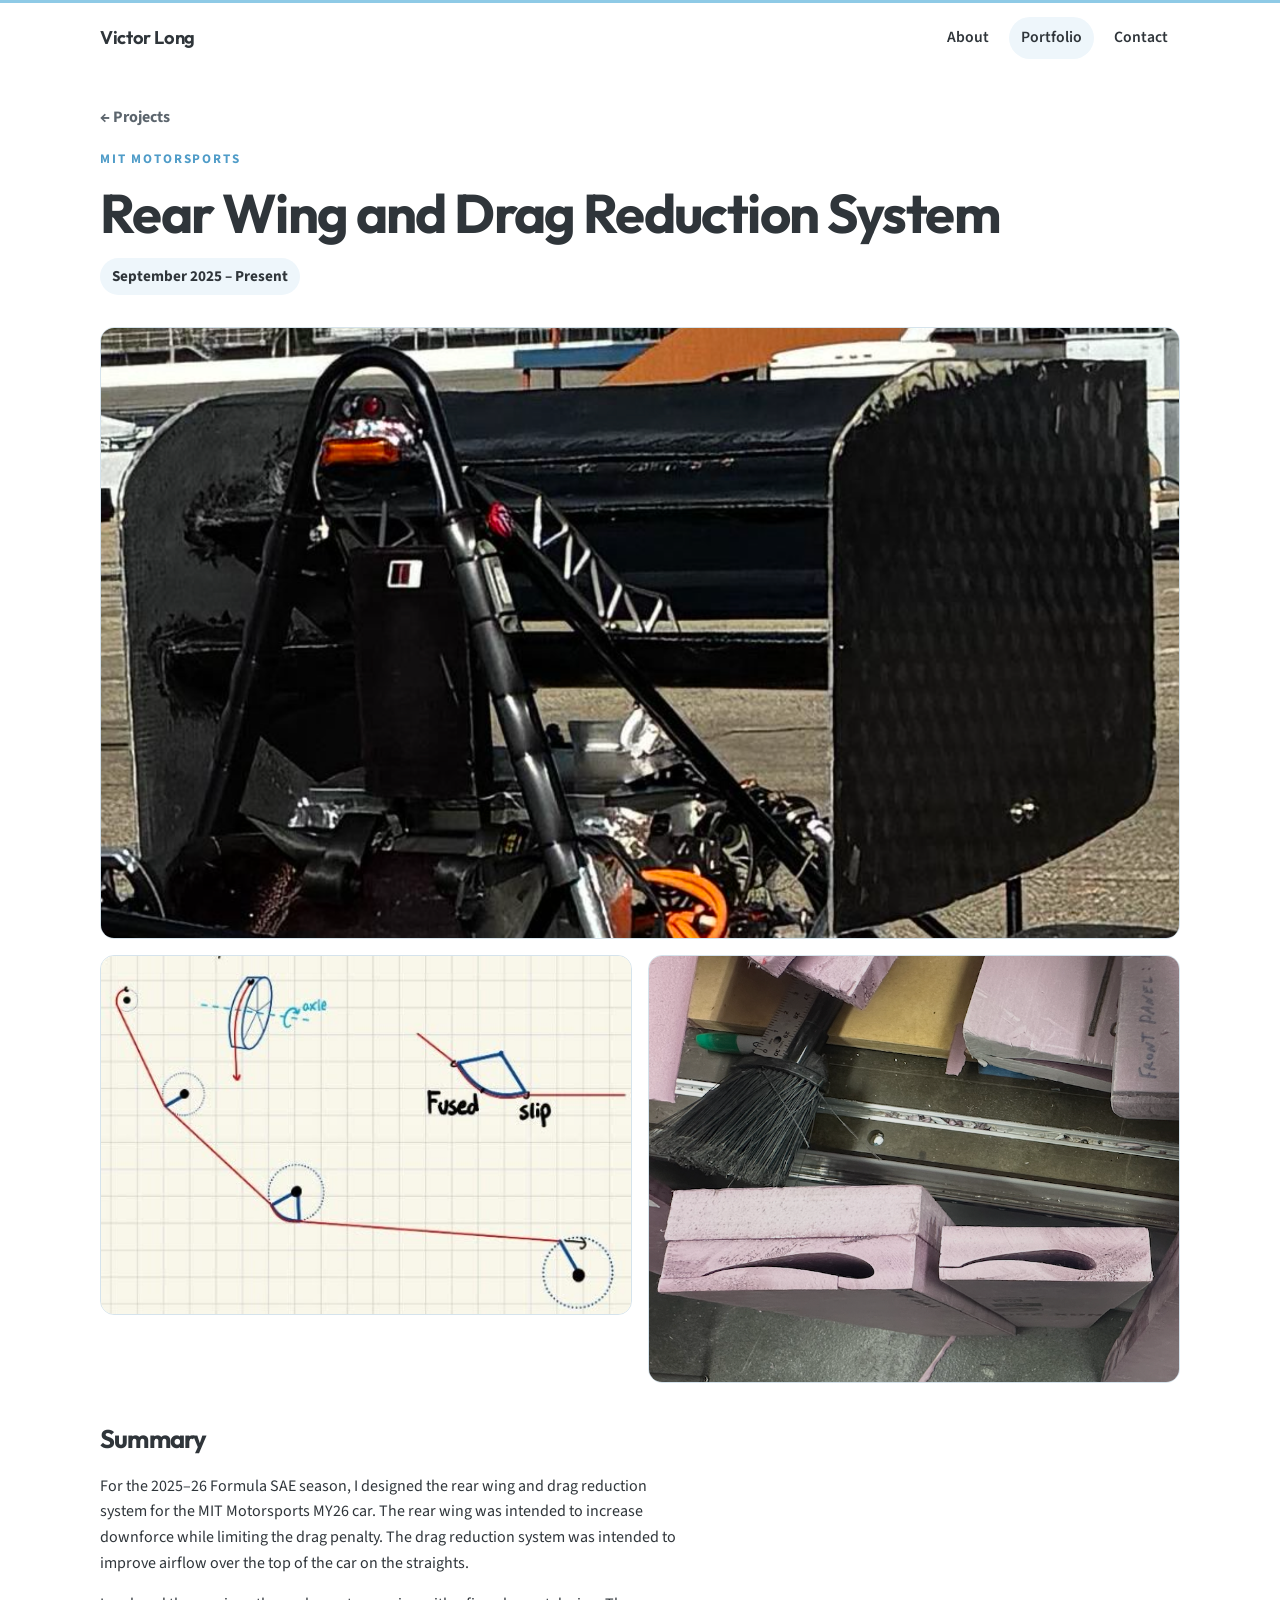
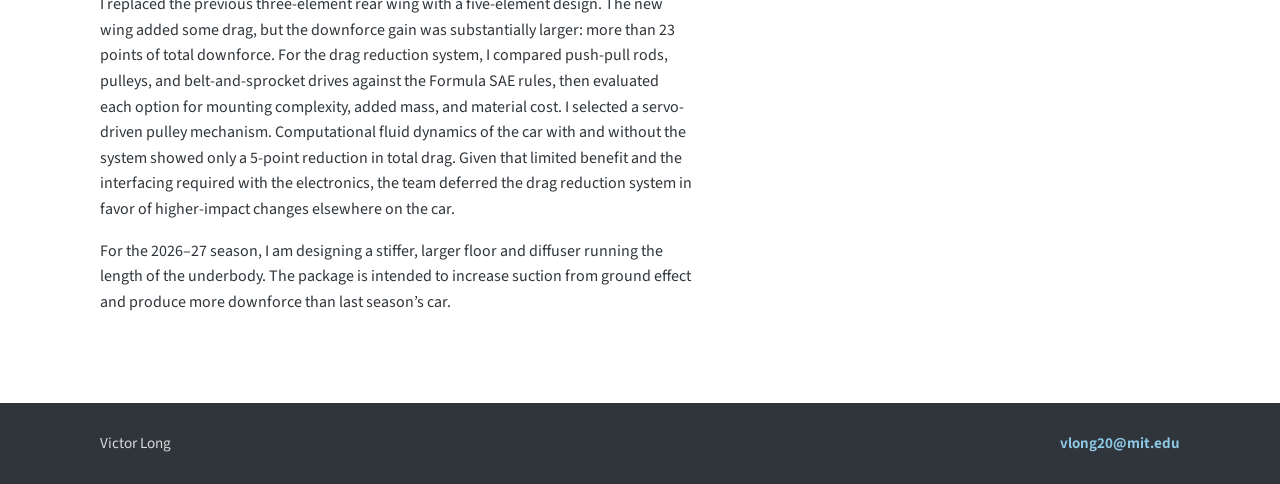
==== projects/fsae.html @ 65e87214 "Publish personal website" ====
<!DOCTYPE html>
<html lang="en">
<head>
    <meta charset="UTF-8">
    <meta name="viewport" content="width=device-width, initial-scale=1.0">
    <title>Rear Wing and Drag Reduction System · Victor Long</title>
    <link rel="preconnect" href="https://fonts.googleapis.com">
    <link rel="preconnect" href="https://fonts.gstatic.com" crossorigin>
    <link href="https://fonts.googleapis.com/css2?family=Outfit:wght@500;600;700&family=Source+Sans+3:wght@400;600;700&display=swap" rel="stylesheet">
    <link rel="stylesheet" href="../style.css">
</head>
<body>
    <header class="site-header">
        <div class="wrap">
            <a class="brand" href="../index.html">Victor Long</a>
            <button class="nav-toggle" type="button" aria-expanded="false" aria-controls="site-nav" aria-label="Open menu">
                <span></span>
                <span></span>
                <span></span>
            </button>
            <nav id="site-nav" class="nav-links" aria-label="Primary">
                <a href="../index.html#about">About</a>
                <a href="../projects.html" aria-current="page">Portfolio</a>
                <a href="../index.html#contact">Contact</a>
            </nav>
        </div>
    </header>

    <main class="project-page wrap">
        <a class="back-home" href="../projects.html">← Projects</a>
        <header class="project-header">
            <p class="kicker">MIT Motorsports</p>
            <h1>Rear Wing and Drag Reduction System</h1>
            <p class="project-dates">September 2025 – Present</p>
        </header>

        <div class="gallery">
            <img src="../images/finishedwing.png" alt="Finished rear wing">
            <img src="../images/design.png" alt="Pulley design">
            <img src="../images/molds.png" alt="Wing molds">
        </div>

        <div class="summary">
            <h2>Summary</h2>
            <p>
                For the 2025–26 Formula SAE season, I designed the rear wing and drag reduction system for the MIT Motorsports MY26 car.
                The rear wing was intended to increase downforce while limiting the drag penalty. The drag reduction system was intended
                to improve airflow over the top of the car on the straights.
            </p>
            <p>
                I replaced the previous three-element rear wing with a five-element design. The new wing added some drag, but the downforce
                gain was substantially larger: more than 23 points of total downforce. For the drag reduction system, I compared
                push-pull rods, pulleys, and belt-and-sprocket drives against the Formula SAE rules, then evaluated each option for
                mounting complexity, added mass, and material cost. I selected a servo-driven pulley mechanism. Computational fluid
                dynamics of the car with and without the system showed only a 5-point reduction in total drag. Given that limited
                benefit and the interfacing required with the electronics, the team deferred the drag reduction system in favor of
                higher-impact changes elsewhere on the car.
            </p>
            <p>
                For the 2026–27 season, I am designing a stiffer, larger floor and diffuser running the length of the underbody.
                The package is intended to increase suction from ground effect and produce more downforce than last season’s car.
            </p>
        </div>
    </main>

    <footer class="site-footer">
        <div class="wrap">
            <p>Victor Long</p>
            <p><a href="mailto:vlong20@mit.edu">vlong20@mit.edu</a></p>
        </div>
    </footer>

    <script src="../script.js"></script>
</body>
</html>
---- style.css ----
:root {
    --white: #ffffff;
    --blue: #8ecae6;
    --blue-deep: #4f9cc8;
    --blue-wash: #eef6fb;
    --ink: #2f353a;
    --muted: #5c656d;
    --line: #d5e3ec;
    --shadow: 0 16px 40px rgba(47, 53, 58, 0.08);
    --radius: 16px;
    --header-height: 76px;
    --wrap: min(1080px, calc(100% - 48px));
}

* {
    box-sizing: border-box;
}

html {
    scroll-behavior: smooth;
}

body {
    margin: 0;
    font-family: "Source Sans 3", "Montserrat", sans-serif;
    color: var(--ink);
    background: var(--white);
    line-height: 1.6;
}

img {
    max-width: 100%;
    display: block;
}

a {
    color: var(--blue-deep);
}

h1,
h2,
h3,
.brand {
    font-family: "Outfit", "Montserrat", sans-serif;
    letter-spacing: -0.03em;
    color: var(--ink);
}

p {
    margin: 0;
}

:focus-visible {
    outline: 2px solid var(--blue-deep);
    outline-offset: 3px;
}

.wrap {
    width: var(--wrap);
    margin-inline: auto;
}

.site-header {
    position: sticky;
    top: 0;
    z-index: 20;
    background: rgba(255, 255, 255, 0.94);
    backdrop-filter: blur(12px);
    border-bottom: 1px solid transparent;
}

.site-header::before {
    content: "";
    position: absolute;
    inset: 0 0 auto;
    height: 3px;
    background: var(--blue);
}

.site-header.is-scrolled {
    border-bottom-color: var(--line);
}

.site-header .wrap {
    display: flex;
    align-items: center;
    justify-content: space-between;
    min-height: var(--header-height);
    gap: 24px;
}

.brand {
    text-decoration: none;
    font-weight: 650;
    font-size: 1.15rem;
    letter-spacing: -0.02em;
}

.nav-links {
    display: flex;
    align-items: center;
    gap: 8px;
}

.nav-links a {
    text-decoration: none;
    color: var(--ink);
    font-weight: 600;
    font-size: 0.98rem;
    padding: 8px 12px;
    border-radius: 999px;
}

.nav-links a:hover,
.nav-links a[aria-current="page"] {
    background: var(--blue-wash);
    color: var(--ink);
}

.nav-toggle {
    display: none;
    width: 44px;
    height: 44px;
    padding: 11px 10px;
    border: 0;
    background: transparent;
    cursor: pointer;
}

.nav-toggle span {
    display: block;
    height: 2px;
    margin: 5px 0;
    background: var(--ink);
    transition: transform 0.2s ease, opacity 0.2s ease;
}

.hero {
    padding: 72px 0 88px;
}

.hero .wrap {
    display: grid;
    grid-template-columns: 1.15fr 0.85fr;
    align-items: center;
    gap: 72px;
}

.kicker {
    margin: 0 0 14px;
    color: var(--blue-deep);
    font-weight: 700;
    font-size: 0.82rem;
    letter-spacing: 0.14em;
    text-transform: uppercase;
}

.hero h1 {
    margin: 0 0 16px;
    font-size: clamp(3rem, 6vw, 4.6rem);
    line-height: 0.95;
    font-weight: 650;
}

.lede {
    max-width: 38rem;
    font-size: 1.25rem;
    color: var(--muted);
}

.hero-actions {
    display: flex;
    flex-wrap: wrap;
    gap: 12px;
    margin-top: 28px;
}

.button {
    display: inline-flex;
    align-items: center;
    justify-content: center;
    min-height: 46px;
    padding: 0 18px;
    border-radius: 999px;
    text-decoration: none;
    font-weight: 700;
    border: 1.5px solid transparent;
}

.button-primary {
    background: var(--blue);
    color: var(--ink);
}

.button-primary:hover {
    background: #78bddc;
    color: var(--ink);
}

.button-secondary {
    background: var(--white);
    color: var(--ink);
    border-color: var(--ink);
}

.button-secondary:hover {
    background: var(--blue-wash);
    color: var(--ink);
}

.portrait {
    position: relative;
    width: min(340px, 100%);
    margin-left: auto;
}

.portrait::before {
    content: "";
    position: absolute;
    inset: 18px -16px -16px 18px;
    background: var(--blue);
    border-radius: 20px;
}

.portrait img {
    position: relative;
    width: 100%;
    aspect-ratio: 4 / 5;
    object-fit: cover;
    object-position: center 18%;
    border-radius: 20px;
    box-shadow: var(--shadow);
}

.band {
    background: var(--blue-wash);
}

section {
    padding: 84px 0;
}

.section-heading {
    margin: 0 0 18px;
    font-size: clamp(2rem, 4vw, 2.6rem);
    line-height: 1.1;
}

.section-heading::after {
    content: "";
    display: block;
    width: 56px;
    height: 4px;
    margin-top: 14px;
    border-radius: 999px;
    background: var(--blue);
}

.prose {
    max-width: 68ch;
}

.prose p + p {
    margin-top: 16px;
}

.prose a,
.link {
    color: var(--blue-deep);
    font-weight: 650;
    text-decoration-thickness: 1.5px;
    text-underline-offset: 3px;
}

.prose a:hover,
.link:hover {
    color: var(--ink);
}

.interests {
    display: flex;
    flex-wrap: wrap;
    gap: 10px;
    margin: 28px 0 0;
    padding: 0;
    list-style: none;
}

.interests li {
    padding: 8px 14px;
    border-radius: 999px;
    background: var(--white);
    border: 1px solid var(--line);
    color: var(--ink);
    font-weight: 650;
    font-size: 0.95rem;
}

.contact-icons {
    display: flex;
    gap: 14px;
    margin-top: 24px;
}

.contact-icons a {
    display: grid;
    place-items: center;
    width: 52px;
    height: 52px;
    border-radius: 50%;
    border: 1.5px solid var(--blue);
    background: var(--white);
    color: var(--ink);
    font-size: 1.25rem;
    text-decoration: none;
    transition: background 0.2s ease, transform 0.2s ease;
}

.contact-icons a:hover {
    background: var(--blue);
    color: var(--ink);
    transform: translateY(-2px);
}

.site-footer {
    background: var(--ink);
    color: var(--white);
    padding: 28px 0;
}

.site-footer .wrap {
    display: flex;
    justify-content: space-between;
    gap: 16px;
    align-items: center;
}

.site-footer p {
    margin: 0;
    color: rgba(255, 255, 255, 0.82);
    font-size: 0.95rem;
}

.site-footer a {
    color: var(--blue);
    text-decoration: none;
    font-weight: 650;
}

.site-footer a:hover {
    color: var(--white);
}

.page-intro {
    padding: 64px 0 12px;
}

.page-intro h1,
.project-header h1 {
    margin: 0;
    font-size: clamp(2.2rem, 5vw, 3.4rem);
    line-height: 1.08;
}

.page-intro p:last-child {
    max-width: 42rem;
    margin-top: 14px;
    color: var(--muted);
    font-size: 1.15rem;
}

.portfolio-grid {
    display: grid;
    grid-template-columns: repeat(2, 1fr);
    gap: 24px;
    padding: 28px 0 88px;
}

.project-card {
    display: flex;
    flex-direction: column;
    background: var(--white);
    color: var(--ink);
    text-decoration: none;
    border: 1px solid var(--line);
    border-radius: var(--radius);
    overflow: hidden;
    min-height: 100%;
    transition: transform 0.2s ease, box-shadow 0.2s ease, border-color 0.2s ease;
}

.project-card:hover {
    transform: translateY(-4px);
    border-color: var(--blue);
    box-shadow: var(--shadow);
    color: var(--ink);
}

.project-card img {
    width: 100%;
    height: 240px;
    object-fit: cover;
    background: var(--blue-wash);
}

.card-body {
    display: flex;
    flex-direction: column;
    gap: 10px;
    padding: 20px 22px 22px;
    flex: 1;
}

.card-org {
    color: var(--blue-deep);
    font-size: 0.82rem;
    font-weight: 700;
    letter-spacing: 0.08em;
    text-transform: uppercase;
}

.card-body h2 {
    margin: 0;
    font-size: 1.25rem;
    line-height: 1.3;
    font-weight: 620;
}

.card-link {
    margin-top: auto;
    padding-top: 8px;
    color: var(--ink);
    font-weight: 700;
}

.project-page {
    padding-bottom: 88px;
}

.back-home {
    display: inline-flex;
    margin-top: 28px;
    color: var(--muted);
    text-decoration: none;
    font-weight: 700;
}

.back-home:hover {
    color: var(--blue-deep);
}

.project-header {
    margin-top: 18px;
}

.project-dates {
    display: inline-block;
    margin: 16px 0 0;
    padding: 6px 12px;
    border-radius: 999px;
    background: var(--blue-wash);
    color: var(--ink);
    font-weight: 700;
    font-size: 0.95rem;
}

.gallery {
    display: grid;
    grid-template-columns: 1fr 1fr;
    gap: 16px;
    margin: 32px 0 36px;
}

.gallery img {
    width: 100%;
    height: auto;
    border-radius: 14px;
    border: 1px solid var(--line);
    background: var(--white);
}

.gallery img:first-child {
    grid-column: 1 / -1;
}

.summary {
    max-width: 74ch;
}

.summary h2 {
    margin: 0 0 14px;
    font-size: 1.6rem;
}

.summary p + p {
    margin-top: 16px;
}

@media (max-width: 860px) {
    .hero .wrap,
    .portfolio-grid,
    .gallery {
        grid-template-columns: 1fr;
    }

    .hero {
        padding: 48px 0 64px;
    }

    .hero .wrap {
        gap: 36px;
    }

    .portrait {
        margin: 0 auto;
        order: -1;
    }

    .gallery img:first-child {
        grid-column: auto;
    }

    .project-card img {
        height: 220px;
    }

    .site-footer .wrap {
        flex-direction: column;
        align-items: flex-start;
    }
}

@media (max-width: 720px) {
    :root {
        --wrap: min(1080px, calc(100% - 32px));
    }

    .nav-toggle {
        display: block;
    }

    .nav-links {
        display: none;
        position: absolute;
        left: 0;
        right: 0;
        top: 100%;
        flex-direction: column;
        align-items: stretch;
        padding: 8px 16px 18px;
        background: var(--white);
        border-bottom: 1px solid var(--line);
    }

    .site-header.is-open .nav-links {
        display: flex;
    }

    .site-header.is-open .nav-toggle span:nth-child(1) {
        transform: translateY(7px) rotate(45deg);
    }

    .site-header.is-open .nav-toggle span:nth-child(2) {
        opacity: 0;
    }

    .site-header.is-open .nav-toggle span:nth-child(3) {
        transform: translateY(-7px) rotate(-45deg);
    }

    section {
        padding: 64px 0;
    }
}

@media (prefers-reduced-motion: reduce) {
    html {
        scroll-behavior: auto;
    }

    *,
    *::before,
    *::after {
        transition: none !important;
    }
}
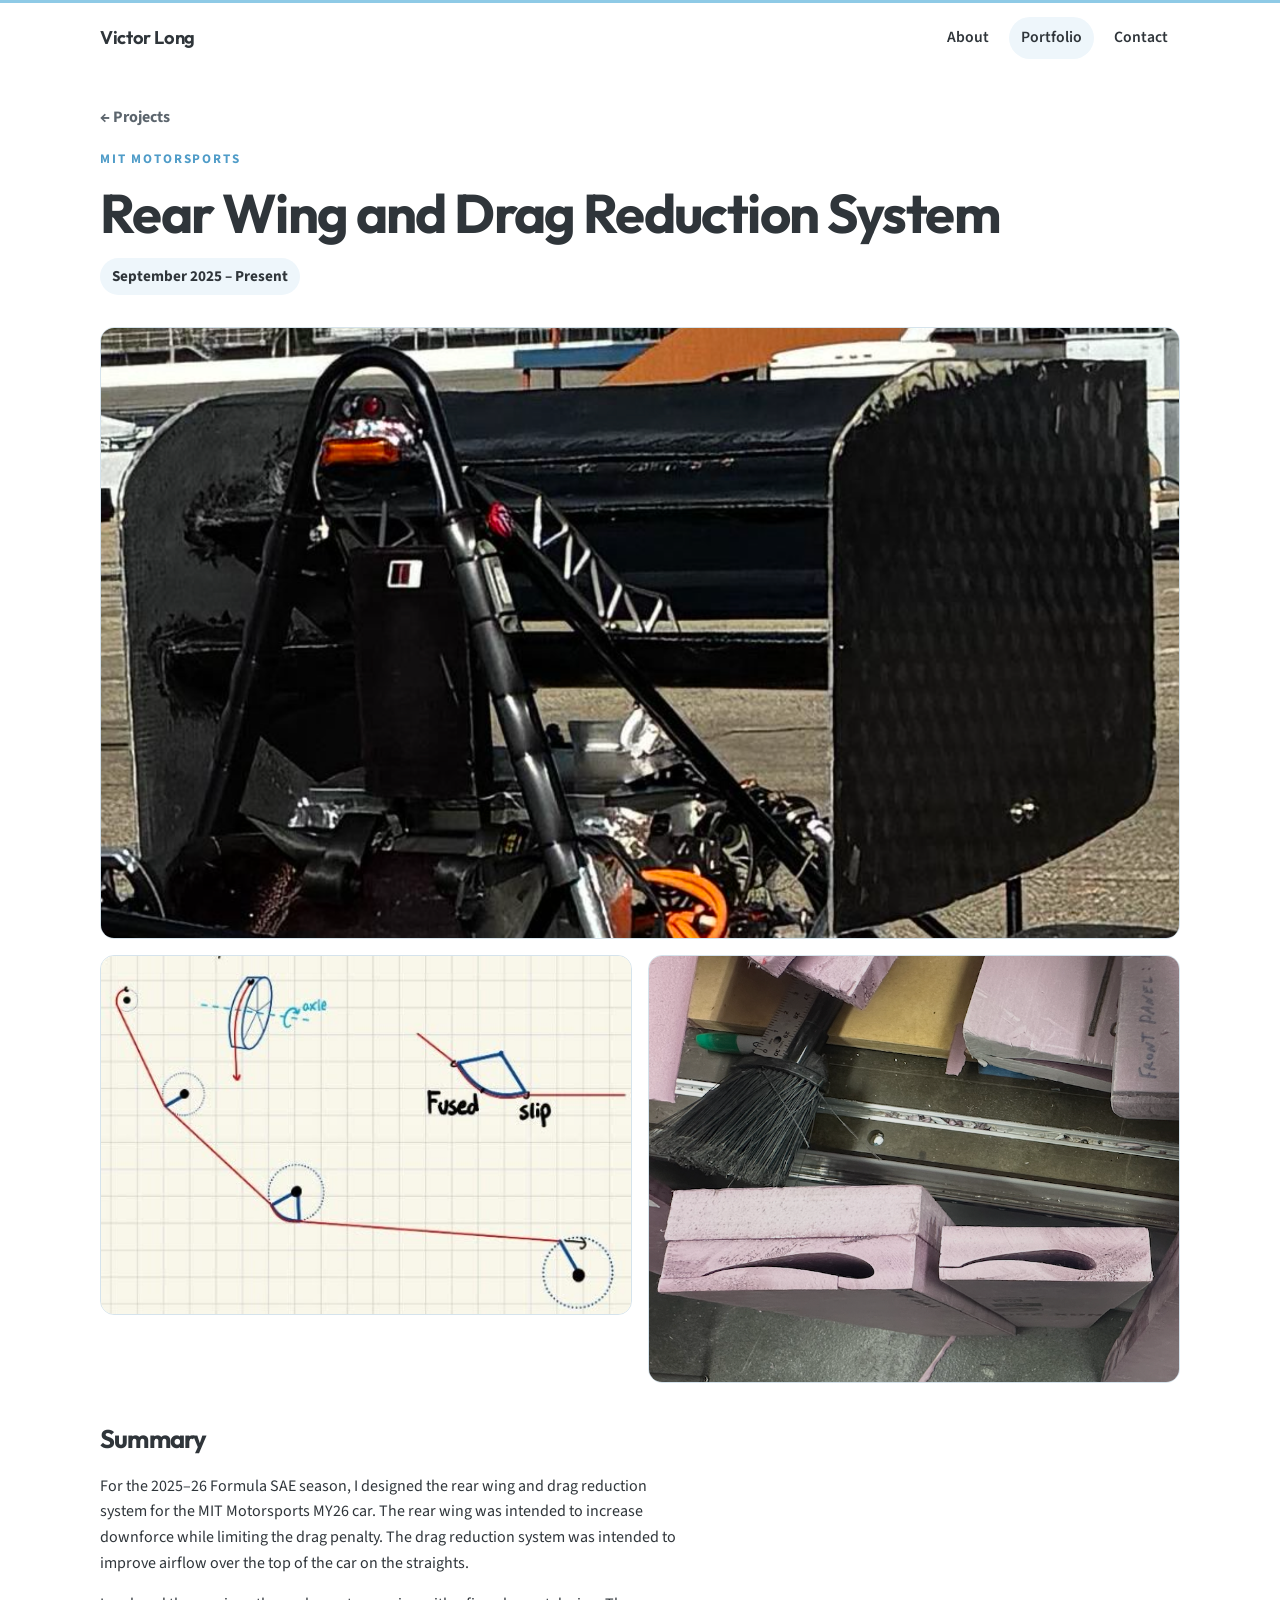
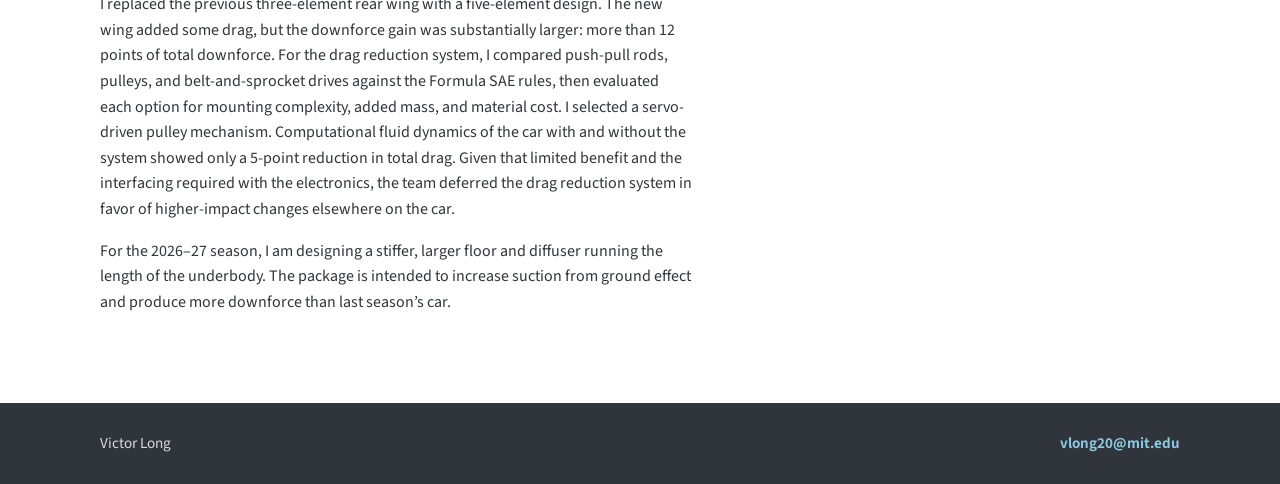
==== commit e9981044: "Publish personal website" ====
--- a/projects/fsae.html
+++ b/projects/fsae.html
@@ -49,7 +49,7 @@
             </p>
             <p>
                 I replaced the previous three-element rear wing with a five-element design. The new wing added some drag, but the downforce
-                gain was substantially larger: more than 23 points of total downforce. For the drag reduction system, I compared
+                gain was substantially larger: more than 12 points of total downforce. For the drag reduction system, I compared
                 push-pull rods, pulleys, and belt-and-sprocket drives against the Formula SAE rules, then evaluated each option for
                 mounting complexity, added mass, and material cost. I selected a servo-driven pulley mechanism. Computational fluid
                 dynamics of the car with and without the system showed only a 5-point reduction in total drag. Given that limited
